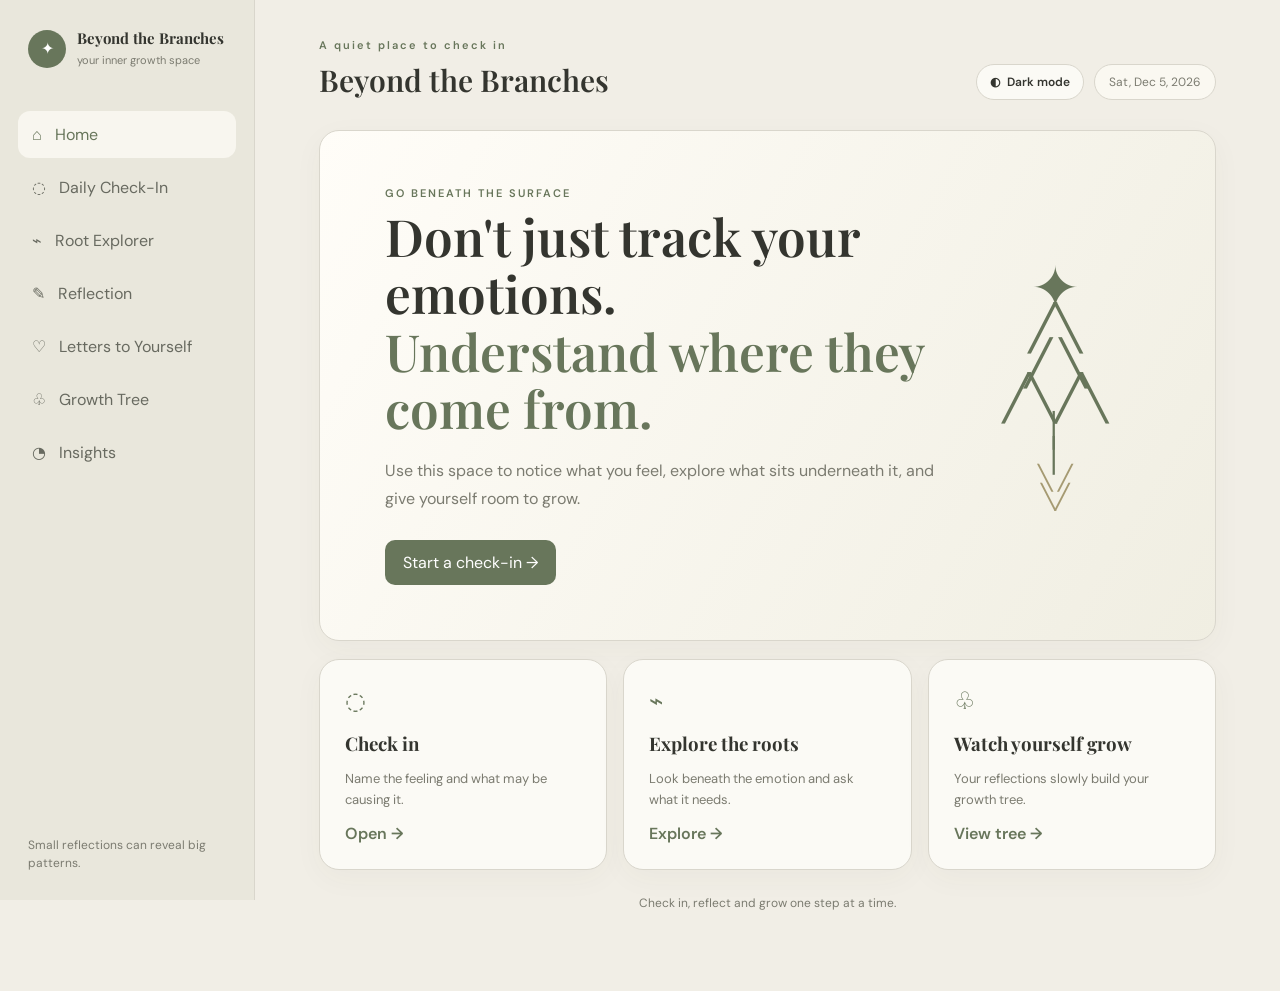
==== Index.html @ 6c6948e1 "Add files via upload" ====
<!DOCTYPE html>
<html lang="en"><head><meta charset="UTF-8"><meta name="viewport" content="width=device-width, initial-scale=1.0">
<title>Beyond the Branches | Beyond the Branches</title>
<link rel="preconnect" href="https://fonts.googleapis.com"><link rel="preconnect" href="https://fonts.gstatic.com" crossorigin>
<link href="https://fonts.googleapis.com/css2?family=DM+Sans:wght@400;500;600&family=Playfair+Display:wght@500;600&display=swap" rel="stylesheet">
<link rel="stylesheet" href="style.css"></head><body><div class="app">
<aside class="sidebar"><div class="brand"><div class="brand-mark">✦</div><div><strong>Beyond the Branches</strong><span>your inner growth space</span></div></div>
<nav><a class="nav-item active" href="index.html">⌂ <span>Home</span></a><a class="nav-item " href="checkin.html">◌ <span>Daily Check-In</span></a><a class="nav-item " href="roots.html">⌁ <span>Root Explorer</span></a><a class="nav-item " href="reflection.html">✎ <span>Reflection</span></a><a class="nav-item " href="letters.html">♡ <span>Letters to Yourself</span></a><a class="nav-item " href="growth.html">♧ <span>Growth Tree</span></a><a class="nav-item " href="insights.html">◔ <span>Insights</span></a></nav><div class="sidebar-note">Small reflections can reveal big patterns.</div></aside>
<main><header class="topbar"><div><p class="eyebrow">A quiet place to check in</p><h1>Beyond the Branches</h1></div>
<div style="display:flex;align-items:center;gap:10px"><button class="theme-toggle" id="theme-toggle" type="button">◐ <span>Dark mode</span></button><div class="date-pill" id="today"></div></div></header>

<section>
<div class="hero card"><div class="hero-copy"><p class="eyebrow">GO BENEATH THE SURFACE</p><h2>Don't just track your emotions.<br><em>Understand where they come from.</em></h2><p>Use this space to notice what you feel, explore what sits underneath it, and give yourself room to grow.</p><a class="primary" href="checkin.html">Start a check-in →</a></div>
<div class="tree-art"><span>✦</span><div class="branches">╱╲<br>╱  ╲<br>╱╲╱╲</div><div class="trunk">│<br>│</div><div class="roots">╲ ╱<br> ╲╱</div></div></div>
<div class="home-grid"><div class="card mini"><span class="icon">◌</span><h3>Check in</h3><p>Name the feeling and what may be causing it.</p><a class="text-btn" href="checkin.html">Open →</a></div>
<div class="card mini"><span class="icon">⌁</span><h3>Explore the roots</h3><p>Look beneath the emotion and ask what it needs.</p><a class="text-btn" href="roots.html">Explore →</a></div>
<div class="card mini"><span class="icon">♧</span><h3>Watch yourself grow</h3><p>Your reflections slowly build your growth tree.</p><a class="text-btn" href="growth.html">View tree →</a></div></div>
<p class="home-footer">Check in, reflect and grow one step at a time.</p>
</section></main></div><script src="common.js"></script></body></html>
---- style.css ----
*{box-sizing:border-box}:root{--bg:#f1eee6;--card:#fbfaf5;--ink:#34352f;--muted:#7b7b70;--line:#d9d6cc;--accent:#68765b;--accent2:#a59a72;--soft:#e9e8dd}
body{margin:0;background:var(--bg);color:var(--ink);font-family:"DM Sans",sans-serif}.app{display:flex;min-height:100vh}.sidebar{width:255px;background:#e9e7dc;border-right:1px solid var(--line);padding:28px 18px;position:fixed;inset:0 auto 0 0}.brand{display:flex;gap:11px;align-items:center;margin:0 10px 42px}.brand-mark{width:38px;height:38px;border-radius:50%;background:var(--accent);color:white;display:grid;place-items:center}.brand strong{display:block;font-family:"Playfair Display",serif;font-size:15px}.brand span{font-size:11px;color:var(--muted)}nav{display:grid;gap:6px}.nav-item{border:0;background:transparent;text-align:left;padding:13px 14px;border-radius:12px;color:#686a60;font:500 14px inherit;cursor:pointer;text-decoration:none}.nav-item:hover,.nav-item.active{background:#f8f6ef;color:var(--accent)}.nav-item span{margin-left:9px}.sidebar-note{position:absolute;bottom:28px;left:28px;right:28px;font-size:12px;line-height:1.5;color:var(--muted)}main{margin-left:255px;width:calc(100% - 255px);padding:38px clamp(24px,5vw,75px) 55px}.topbar{display:flex;justify-content:space-between;align-items:end;margin-bottom:30px}.eyebrow{font-size:11px;letter-spacing:2px;color:var(--accent);font-weight:600;margin:0 0 8px}.topbar h1{font:600 30px "Playfair Display",serif;margin:0}.date-pill{border:1px solid var(--line);background:#faf8f1;padding:9px 14px;border-radius:20px;font-size:12px;color:var(--muted)}.card{background:var(--card);border:1px solid var(--line);border-radius:20px;box-shadow:0 8px 30px rgba(70,65,50,.04)}.hero{min-height:390px;padding:55px 65px;display:flex;justify-content:space-between;align-items:center;background:linear-gradient(120deg,#fffdf8,#f0eee2)}.hero-copy{max-width:650px}.hero h2{font:600 clamp(34px,4vw,55px)/1.12 "Playfair Display",serif;margin:0 0 20px}.hero h2 em{color:var(--accent);font-style:normal}.hero p:not(.eyebrow){max-width:550px;color:var(--muted);line-height:1.7}.primary{display:inline-block;border:0;background:var(--accent);color:white;padding:12px 18px;border-radius:10px;font:600 13px inherit;cursor:pointer;margin-top:12px;text-decoration:none}.primary:hover{filter:brightness(.94)}.tree-art{font-size:58px;color:var(--accent);text-align:center;line-height:.8;min-width:190px}.tree-art .branches{font-size:44px}.tree-art .trunk{font-size:32px}.tree-art .roots{font-size:24px;color:var(--accent2)}.home-grid{display:grid;grid-template-columns:repeat(3,1fr);gap:16px;margin-top:18px}.mini{padding:25px}.mini .icon{font-size:24px;color:var(--accent)}.mini h3{font-family:"Playfair Display",serif;margin:15px 0 7px}.mini p{font-size:13px;line-height:1.6;color:var(--muted)}.text-btn{display:inline-block;border:0;background:none;padding:0;color:var(--accent);font-weight:600;cursor:pointer;text-decoration:none}.home-footer{text-align:center;color:var(--muted);font-size:12px;margin:25px}.section-heading{margin:10px 0 24px}.section-heading h2{font:600 38px "Playfair Display",serif;margin:0 0 8px}.section-heading>p:last-child{color:var(--muted);margin:0}.form-card{padding:30px}.form-grid{display:grid;grid-template-columns:1fr 1fr;gap:22px}.form-grid .wide{grid-column:1/-1}label{display:flex;flex-direction:column;gap:8px;font-size:13px;font-weight:600;color:#55564e}input,select,textarea{font:400 14px inherit;color:var(--ink);background:#faf8f1;border:1px solid var(--line);border-radius:10px;padding:12px;outline:none}input:focus,select:focus,textarea:focus{border-color:#a6ad99}textarea{min-height:110px;resize:vertical}.status{color:var(--accent);font-size:12px;min-height:16px}.table-card{margin-top:18px;padding:25px}.table-card h3,.milestones h3,.pattern-card h3{font:600 20px "Playfair Display",serif}.entry{display:grid;grid-template-columns:100px 1fr 90px 1.4fr;gap:12px;padding:12px 0;border-bottom:1px solid var(--line);font-size:12px;align-items:start}.entry:last-child{border-bottom:0}.letters-grid{display:grid;grid-template-columns:repeat(3,1fr);gap:18px}.letter-card{padding:25px}.letter-card h3{font:600 20px "Playfair Display",serif;margin:0 0 5px}.letter-card p{font-size:12px;color:var(--muted);min-height:35px}.letter-card textarea{min-height:230px;margin-top:8px}.reflection-form{display:grid;gap:20px}.growth-layout{display:grid;grid-template-columns:1.3fr .7fr;gap:18px}.tree-card{padding:30px;text-align:center}.tree-level{display:flex;justify-content:space-between;color:var(--muted);font-size:13px}.tree-level strong{color:var(--accent);font-size:22px}.big-tree{height:330px;padding-top:35px;color:var(--accent)}#tree-canopy{font-size:110px;line-height:1.2}.tree-trunk{font-size:55px;line-height:.55}.tree-roots{font-size:38px;color:var(--accent2);line-height:.75}.tree-card p{color:var(--muted);font-size:13px}.milestones{padding:30px}.milestone{padding:15px 0;border-bottom:1px solid var(--line);font-size:13px}.milestone.done{color:var(--accent)}.milestone span{display:block;color:var(--muted);font-size:11px;margin-top:4px}.insight-grid{display:grid;grid-template-columns:repeat(3,1fr);gap:16px}.stat{padding:25px}.stat span{font-size:12px;color:var(--muted)}.stat strong{display:block;font:600 30px "Playfair Display",serif;margin-top:10px}.pattern-card{margin-top:18px;padding:28px}.pattern-row{display:flex;justify-content:space-between;padding:12px 0;border-bottom:1px solid var(--line);font-size:13px}.quote{margin:25px 0 0;color:var(--muted);font-style:italic;font-size:12px}.theme-toggle{border:1px solid var(--line);background:var(--card);color:var(--ink);padding:9px 13px;border-radius:20px;font:600 12px "DM Sans",sans-serif;cursor:pointer;display:flex;align-items:center;gap:7px}.theme-toggle:hover{border-color:var(--accent);transform:translateY(-1px)}
body.dark{--bg:#20221e;--card:#2d302a;--ink:#e7e4d9;--muted:#a8aa9d;--line:#45483f;--accent:#899977;--accent2:#aaa17b;--soft:#393c35}body.dark .sidebar{background:#1c1e1a}body.dark .nav-item{color:#b5b6aa}body.dark .nav-item:hover,body.dark .nav-item.active{background:#30332c;color:var(--accent)}body.dark .date-pill{background:#292c26}body.dark .hero{background:linear-gradient(120deg,#30332d,#292c27)}body.dark input,body.dark select,body.dark textarea{background:#252823;color:var(--ink)}body.dark .card{box-shadow:0 8px 30px rgba(0,0,0,.18)}
@media(max-width:900px){.sidebar{width:75px;padding:20px 10px}.brand div:not(.brand-mark),.nav-item span,.sidebar-note{display:none}.brand{margin:0 8px 30px}.nav-item{text-align:center;padding:14px 5px}.nav-item span{margin:0}main{margin-left:75px;width:calc(100% - 75px);padding:25px 18px}.hero{padding:35px}.tree-art{display:none}.home-grid,.letters-grid,.insight-grid{grid-template-columns:1fr}.growth-layout{grid-template-columns:1fr}.form-grid{grid-template-columns:1fr}.form-grid .wide{grid-column:auto}.entry{grid-template-columns:1fr 1fr}.topbar h1{font-size:25px}}
@media(max-width:600px){.topbar{align-items:start;gap:10px}.date-pill{display:none}.hero{padding:28px;min-height:auto}.hero h2{font-size:35px}.section-heading h2{font-size:30px}.entry{grid-template-columns:1fr}.brand-mark{margin:auto}}
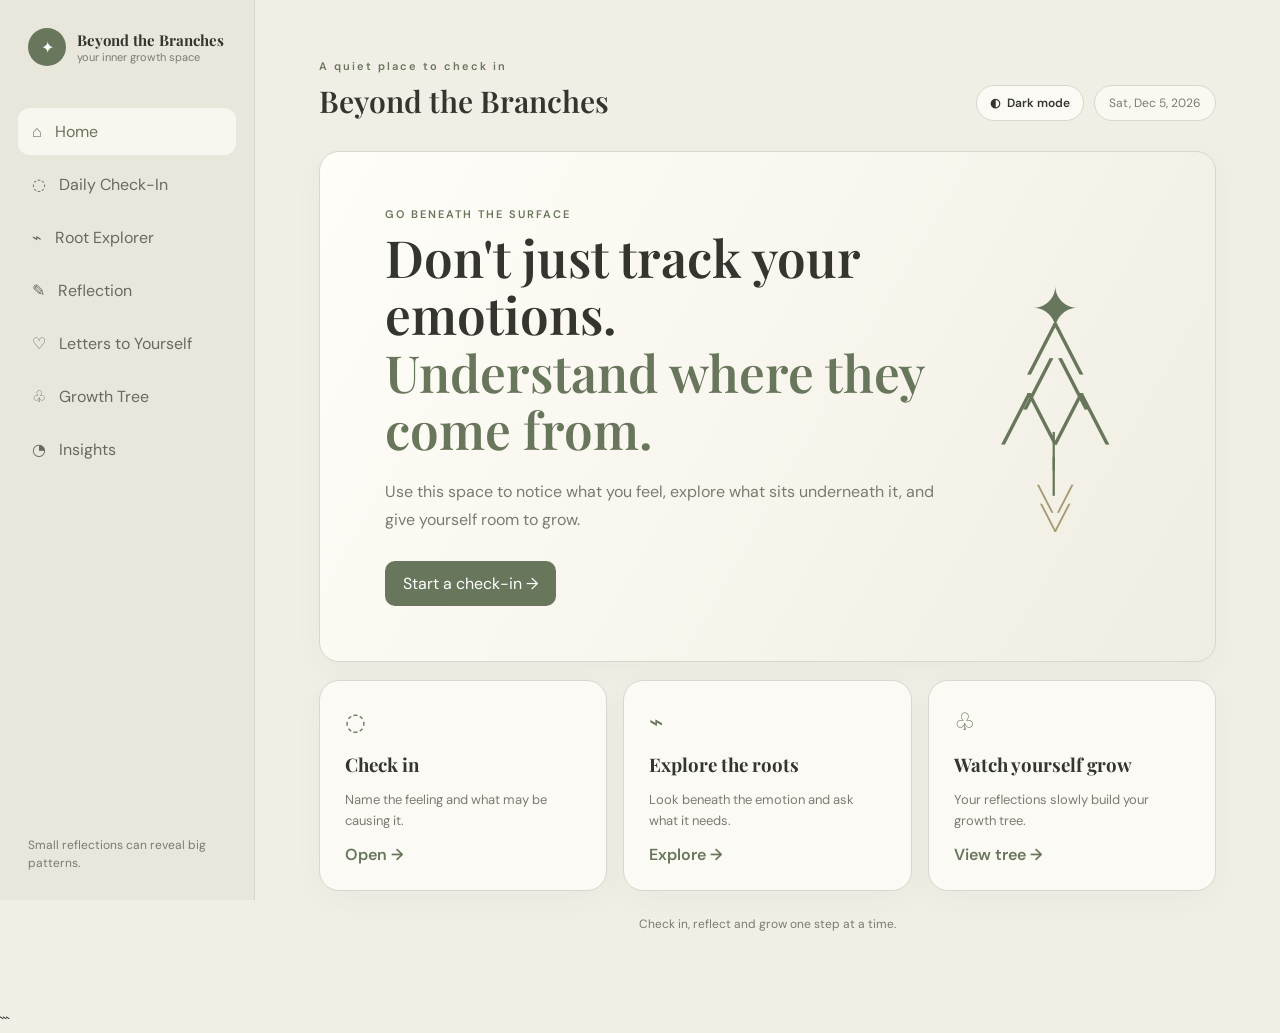
==== commit 38067563: "Refactor Index.html structure and content" ====
--- a/Index.html
+++ b/Index.html
@@ -1,19 +1,323 @@
+```html
 <!DOCTYPE html>
-<html lang="en"><head><meta charset="UTF-8"><meta name="viewport" content="width=device-width, initial-scale=1.0">
-<title>Beyond the Branches | Beyond the Branches</title>
-<link rel="preconnect" href="https://fonts.googleapis.com"><link rel="preconnect" href="https://fonts.gstatic.com" crossorigin>
-<link href="https://fonts.googleapis.com/css2?family=DM+Sans:wght@400;500;600&family=Playfair+Display:wght@500;600&display=swap" rel="stylesheet">
-<link rel="stylesheet" href="style.css"></head><body><div class="app">
-<aside class="sidebar"><div class="brand"><div class="brand-mark">✦</div><div><strong>Beyond the Branches</strong><span>your inner growth space</span></div></div>
-<nav><a class="nav-item active" href="index.html">⌂ <span>Home</span></a><a class="nav-item " href="checkin.html">◌ <span>Daily Check-In</span></a><a class="nav-item " href="roots.html">⌁ <span>Root Explorer</span></a><a class="nav-item " href="reflection.html">✎ <span>Reflection</span></a><a class="nav-item " href="letters.html">♡ <span>Letters to Yourself</span></a><a class="nav-item " href="growth.html">♧ <span>Growth Tree</span></a><a class="nav-item " href="insights.html">◔ <span>Insights</span></a></nav><div class="sidebar-note">Small reflections can reveal big patterns.</div></aside>
-<main><header class="topbar"><div><p class="eyebrow">A quiet place to check in</p><h1>Beyond the Branches</h1></div>
-<div style="display:flex;align-items:center;gap:10px"><button class="theme-toggle" id="theme-toggle" type="button">◐ <span>Dark mode</span></button><div class="date-pill" id="today"></div></div></header>
-
-<section>
-<div class="hero card"><div class="hero-copy"><p class="eyebrow">GO BENEATH THE SURFACE</p><h2>Don't just track your emotions.<br><em>Understand where they come from.</em></h2><p>Use this space to notice what you feel, explore what sits underneath it, and give yourself room to grow.</p><a class="primary" href="checkin.html">Start a check-in →</a></div>
-<div class="tree-art"><span>✦</span><div class="branches">╱╲<br>╱  ╲<br>╱╲╱╲</div><div class="trunk">│<br>│</div><div class="roots">╲ ╱<br> ╲╱</div></div></div>
-<div class="home-grid"><div class="card mini"><span class="icon">◌</span><h3>Check in</h3><p>Name the feeling and what may be causing it.</p><a class="text-btn" href="checkin.html">Open →</a></div>
-<div class="card mini"><span class="icon">⌁</span><h3>Explore the roots</h3><p>Look beneath the emotion and ask what it needs.</p><a class="text-btn" href="roots.html">Explore →</a></div>
-<div class="card mini"><span class="icon">♧</span><h3>Watch yourself grow</h3><p>Your reflections slowly build your growth tree.</p><a class="text-btn" href="growth.html">View tree →</a></div></div>
-<p class="home-footer">Check in, reflect and grow one step at a time.</p>
-</section></main></div><script src="common.js"></script></body></html>+<html lang="en">
+
+<head>
+    <meta charset="UTF-8">
+    <meta name="viewport" content="width=device-width, initial-scale=1.0">
+
+    <title>Beyond the Branches | Beyond the Branches</title>
+
+    <!-- Google Fonts -->
+    <link rel="preconnect" href="https://fonts.googleapis.com">
+    <link rel="preconnect" href="https://fonts.gstatic.com" crossorigin>
+
+    <link
+        href="https://fonts.googleapis.com/css2?family=DM+Sans:wght@400;500;600&family=Playfair+Display:wght@500;600&display=swap"
+        rel="stylesheet"
+    >
+
+    <!-- Main Stylesheet -->
+    <link rel="stylesheet" href="style.css">
+</head>
+
+<body>
+
+    <div class="app">
+
+        <!-- ==================================================
+             Sidebar
+        =================================================== -->
+
+        <aside class="sidebar">
+
+            <!-- Brand -->
+            <div class="brand">
+
+                <div class="brand-mark">
+                    ✦
+                </div>
+
+                <div>
+                    <strong>Beyond the Branches</strong>
+                    <span>your inner growth space</span>
+                </div>
+
+            </div>
+
+
+            <!-- Navigation -->
+            <nav>
+
+                <a class="nav-item active" href="index.html">
+                    ⌂
+                    <span>Home</span>
+                </a>
+
+                <a class="nav-item" href="checkin.html">
+                    ◌
+                    <span>Daily Check-In</span>
+                </a>
+
+                <a class="nav-item" href="roots.html">
+                    ⌁
+                    <span>Root Explorer</span>
+                </a>
+
+                <a class="nav-item" href="reflection.html">
+                    ✎
+                    <span>Reflection</span>
+                </a>
+
+                <a class="nav-item" href="letters.html">
+                    ♡
+                    <span>Letters to Yourself</span>
+                </a>
+
+                <a class="nav-item" href="growth.html">
+                    ♧
+                    <span>Growth Tree</span>
+                </a>
+
+                <a class="nav-item" href="insights.html">
+                    ◔
+                    <span>Insights</span>
+                </a>
+
+            </nav>
+
+
+            <!-- Sidebar Note -->
+            <div class="sidebar-note">
+                Small reflections can reveal big patterns.
+            </div>
+
+        </aside>
+
+
+        <!-- ==================================================
+             Main Content
+        =================================================== -->
+
+        <main>
+
+            <!-- Top Bar -->
+            <header class="topbar">
+
+                <div>
+                    <p class="eyebrow">
+                        A quiet place to check in
+                    </p>
+
+                    <h1>
+                        Beyond the Branches
+                    </h1>
+                </div>
+
+
+                <!-- Theme + Date -->
+                <div
+                    style="
+                        display: flex;
+                        align-items: center;
+                        gap: 10px;
+                    "
+                >
+
+                    <!-- Dark Mode Toggle -->
+                    <button
+                        class="theme-toggle"
+                        id="theme-toggle"
+                        type="button"
+                    >
+                        ◐
+                        <span>Dark mode</span>
+                    </button>
+
+                    <!-- Current Date -->
+                    <div
+                        class="date-pill"
+                        id="today"
+                    ></div>
+
+                </div>
+
+            </header>
+
+
+            <!-- ==================================================
+                 Home Section
+            =================================================== -->
+
+            <section>
+
+
+                <!-- ==================================================
+                     Hero Section
+                =================================================== -->
+
+                <div class="hero card">
+
+                    <!-- Hero Text -->
+                    <div class="hero-copy">
+
+                        <p class="eyebrow">
+                            GO BENEATH THE SURFACE
+                        </p>
+
+                        <h2>
+                            Don't just track your emotions.
+                            <br>
+
+                            <em>
+                                Understand where they come from.
+                            </em>
+                        </h2>
+
+                        <p>
+                            Use this space to notice what you feel,
+                            explore what sits underneath it, and give
+                            yourself room to grow.
+                        </p>
+
+                        <a
+                            class="primary"
+                            href="checkin.html"
+                        >
+                            Start a check-in →
+                        </a>
+
+                    </div>
+
+
+                    <!-- Tree Artwork -->
+                    <div class="tree-art">
+
+                        <span>
+                            ✦
+                        </span>
+
+                        <div class="branches">
+                            ╱╲<br>
+                            ╱  ╲<br>
+                            ╱╲╱╲
+                        </div>
+
+                        <div class="trunk">
+                            │<br>
+                            │
+                        </div>
+
+                        <div class="roots">
+                            ╲ ╱<br>
+                            ╲╱
+                        </div>
+
+                    </div>
+
+                </div>
+
+
+                <!-- ==================================================
+                     Home Feature Cards
+                =================================================== -->
+
+                <div class="home-grid">
+
+
+                    <!-- Check-In Card -->
+                    <div class="card mini">
+
+                        <span class="icon">
+                            ◌
+                        </span>
+
+                        <h3>
+                            Check in
+                        </h3>
+
+                        <p>
+                            Name the feeling and what may be causing it.
+                        </p>
+
+                        <a
+                            class="text-btn"
+                            href="checkin.html"
+                        >
+                            Open →
+                        </a>
+
+                    </div>
+
+
+                    <!-- Root Explorer Card -->
+                    <div class="card mini">
+
+                        <span class="icon">
+                            ⌁
+                        </span>
+
+                        <h3>
+                            Explore the roots
+                        </h3>
+
+                        <p>
+                            Look beneath the emotion and ask what it needs.
+                        </p>
+
+                        <a
+                            class="text-btn"
+                            href="roots.html"
+                        >
+                            Explore →
+                        </a>
+
+                    </div>
+
+
+                    <!-- Growth Tree Card -->
+                    <div class="card mini">
+
+                        <span class="icon">
+                            ♧
+                        </span>
+
+                        <h3>
+                            Watch yourself grow
+                        </h3>
+
+                        <p>
+                            Your reflections slowly build your growth tree.
+                        </p>
+
+                        <a
+                            class="text-btn"
+                            href="growth.html"
+                        >
+                            View tree →
+                        </a>
+
+                    </div>
+
+                </div>
+
+
+                <!-- Footer Message -->
+                <p class="home-footer">
+                    Check in, reflect and grow one step at a time.
+                </p>
+
+            </section>
+
+        </main>
+
+    </div>
+
+
+    <!-- Common JavaScript -->
+    <script src="common.js"></script>
+
+</body>
+
+</html>
+```
